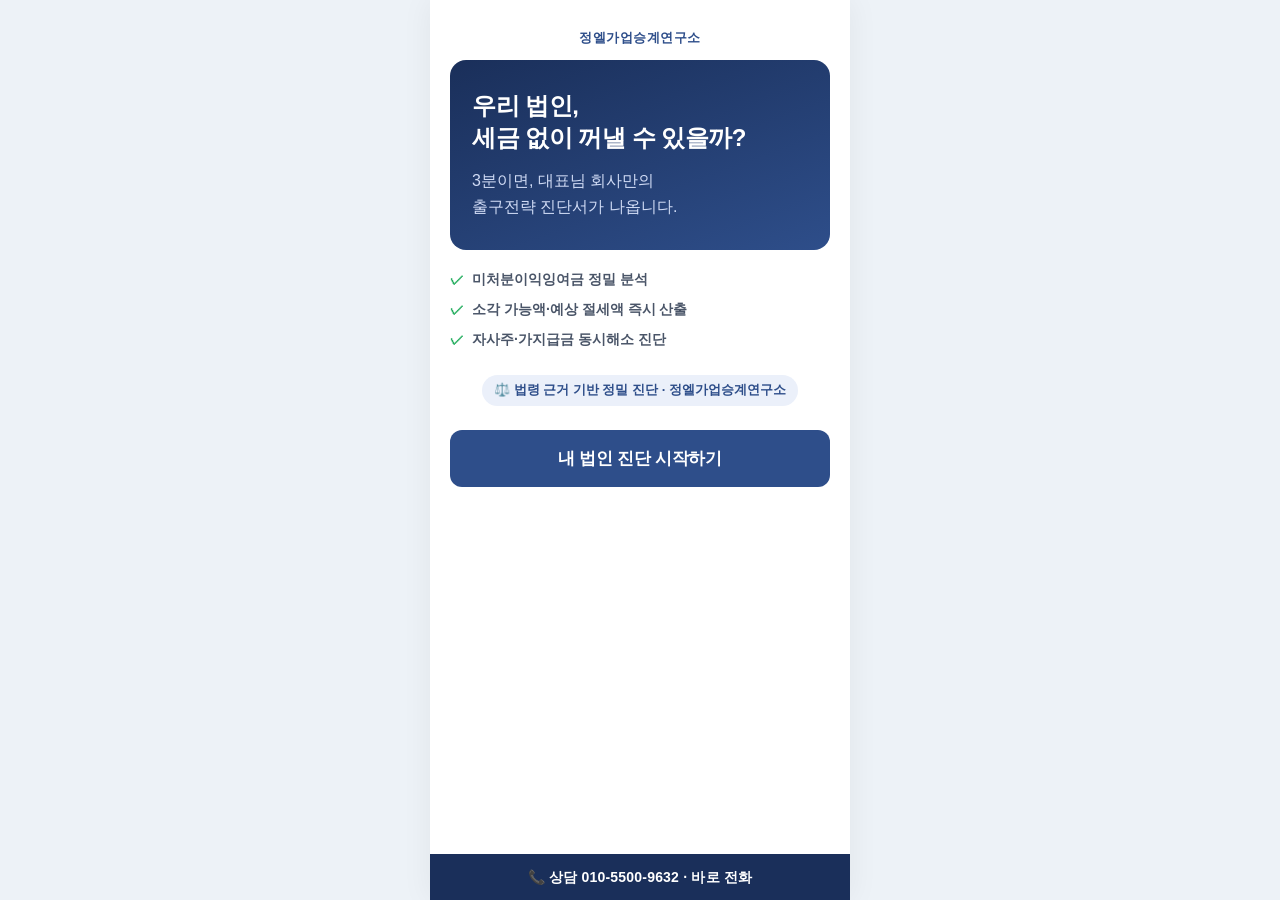
==== index.html @ 0c5bc823 "Add files via upload" ====
<!DOCTYPE html>
<html lang="ko">
<head>
<meta charset="UTF-8">
<meta name="viewport" content="width=device-width, initial-scale=1.0, maximum-scale=1.0, user-scalable=no">
<title>이익잉여금 출구전략 무료 정밀 진단 · 정엘가업승계연구소</title>
<style>
:root{
  --bg:#FFFFFF; --navy:#1A2F5A; --navy2:#2E4E8A; --navy3:#3B6CC4;
  --navy-l:#EBF0FA; --navy-l2:#D0DBF5;
  --gray:#2D3748; --gray2:#4A5568; --gray3:#718096;
  --bg2:#EDF2F7; --border:#CBD5E0;
  --red:#C0392B; --orange:#E67E22; --green:#27AE60;
}
*{margin:0;padding:0;box-sizing:border-box;-webkit-tap-highlight-color:transparent;}
html,body{background:var(--bg2);}
body{
  font-family:'Apple SD Gothic Neo','Malgun Gothic',-apple-system,BlinkMacSystemFont,sans-serif;
  color:var(--gray); line-height:1.6; font-size:16px;
}
#app{max-width:420px;margin:0 auto;min-height:100vh;background:var(--bg);
  position:relative;overflow:hidden;box-shadow:0 0 30px rgba(0,0,0,.06);}
.screen{display:none;padding:24px 20px 120px;animation:fade .35s ease;}
.screen.active{display:block;}
@keyframes fade{from{opacity:0;transform:translateY(8px);}to{opacity:1;transform:none;}}
/* 고정 상담바 */
.callbar{position:fixed;left:50%;transform:translateX(-50%);bottom:0;width:100%;max-width:420px;
  background:var(--navy);color:#fff;text-align:center;padding:12px;font-size:14px;font-weight:600;
  z-index:50;letter-spacing:.2px;}
.callbar a{color:#fff;text-decoration:none;}
/* 타이포 */
h1{font-size:24px;font-weight:800;color:var(--navy);line-height:1.35;letter-spacing:-.5px;}
h2{font-size:19px;font-weight:800;color:var(--navy);margin-bottom:10px;letter-spacing:-.3px;}
h3{font-size:16px;font-weight:700;color:var(--navy2);}
p{color:var(--gray2);}
.sub{color:var(--gray3);font-size:15px;}
.small{font-size:12px;color:var(--gray3);line-height:1.5;}
/* 카드 */
.card{background:#fff;border:1px solid var(--border);border-radius:12px;padding:18px;margin-bottom:14px;}
.card-l{background:var(--navy-l);border:1px solid var(--navy-l2);border-radius:12px;padding:18px;margin-bottom:14px;}
.card-warn{background:#FDEDEC;border:1.5px solid var(--red);border-radius:12px;padding:18px;margin-bottom:14px;}
/* 배지 */
.badge{display:inline-flex;align-items:center;gap:6px;font-size:13px;font-weight:700;
  padding:5px 12px;border-radius:20px;}
.badge-trust{background:var(--navy-l);color:var(--navy2);}
.grade{display:inline-flex;align-items:center;gap:7px;font-size:15px;font-weight:800;
  padding:7px 16px;border-radius:24px;color:#fff;margin:6px 0;}
/* 버튼 */
.btn{display:block;width:100%;border:none;border-radius:12px;padding:17px;font-size:17px;font-weight:800;
  cursor:pointer;font-family:inherit;letter-spacing:-.3px;transition:transform .08s;}
.btn:active{transform:scale(.98);}
.btn-primary{background:var(--navy2);color:#fff;}
.btn-cta{background:linear-gradient(135deg,var(--navy2),var(--navy3));color:#fff;
  box-shadow:0 6px 18px rgba(46,78,138,.35);}
.btn-ghost{background:#fff;color:var(--navy2);border:1.5px solid var(--navy2);}
.btn-call{background:var(--green);color:#fff;}
.btn:disabled{background:var(--border);color:#fff;cursor:not-allowed;box-shadow:none;}
/* 입력 */
.q-num{font-size:13px;font-weight:700;color:var(--navy3);letter-spacing:1px;}
.q-title{font-size:21px;font-weight:800;color:var(--navy);margin:6px 0 4px;line-height:1.35;letter-spacing:-.4px;}
.q-help{font-size:13.5px;color:var(--gray3);margin-bottom:18px;display:flex;gap:6px;align-items:flex-start;}
.q-help b{color:var(--orange);font-weight:700;}
.in-wrap{position:relative;margin-bottom:8px;}
input[type=number]{width:100%;font-size:24px;font-weight:700;color:var(--navy);text-align:right;
  padding:16px 56px 16px 16px;border:1.5px solid var(--border);border-radius:12px;font-family:inherit;
  outline:none;background:#fff;}
input[type=number]:focus{border-color:var(--navy3);}
input::-webkit-outer-spin-button,input::-webkit-inner-spin-button{-webkit-appearance:none;margin:0;}
.unit{position:absolute;right:18px;top:50%;transform:translateY(-50%);font-size:17px;font-weight:700;color:var(--gray3);}
.opts{display:flex;flex-direction:column;gap:10px;}
.opt{display:block;width:100%;text-align:left;background:#fff;border:1.5px solid var(--border);
  border-radius:12px;padding:16px 18px;font-size:16px;font-weight:600;color:var(--gray);
  cursor:pointer;font-family:inherit;transition:all .12s;}
.opt:active{transform:scale(.99);}
.opt.sel{border-color:var(--navy3);background:var(--navy-l);color:var(--navy);box-shadow:0 0 0 1px var(--navy3) inset;}
.opt small{display:block;font-size:12.5px;color:var(--gray3);font-weight:500;margin-top:2px;}
/* 진행바 */
.prog{height:5px;background:var(--bg2);border-radius:4px;overflow:hidden;margin-bottom:22px;}
.prog>div{height:100%;background:var(--navy3);transition:width .3s;}
.nav{display:flex;gap:10px;margin-top:22px;}
.nav .btn{flex:1;}
.back{background:none;border:none;color:var(--gray3);font-size:14px;font-weight:600;cursor:pointer;
  font-family:inherit;padding:8px 0;margin-bottom:4px;}
/* 결과 표 */
.row{display:flex;justify-content:space-between;align-items:center;padding:9px 0;border-bottom:1px solid var(--bg2);font-size:15px;}
.row:last-child{border-bottom:none;}
.row .k{color:var(--gray2);}
.row .v{font-weight:800;color:var(--navy);}
.bignum{font-size:34px;font-weight:900;color:var(--navy);letter-spacing:-1px;line-height:1.1;}
.cmp{display:flex;gap:10px;margin-top:10px;}
.cmp>div{flex:1;text-align:center;padding:14px 8px;border-radius:10px;}
.cmp .bad{background:#FDEDEC;}
.cmp .good{background:#EAF7EF;}
.cmp .lbl{font-size:12px;color:var(--gray3);font-weight:600;}
.cmp .amt{font-size:22px;font-weight:900;margin-top:3px;}
.cmp .bad .amt{color:var(--red);}
.cmp .good .amt{color:var(--green);}
.dl-num{font-size:40px;font-weight:900;color:var(--red);letter-spacing:-1px;}
.timeline{list-style:none;margin-top:8px;}
.timeline li{position:relative;padding:7px 0 7px 18px;font-size:13.5px;color:var(--gray2);border-bottom:1px dashed var(--bg2);}
.timeline li::before{content:'•';position:absolute;left:2px;color:var(--navy3);font-weight:900;}
.timeline li b{color:var(--gray);}
.risk{margin-bottom:14px;padding:13px 14px;background:#fff;border:1px solid var(--border);border-radius:10px;}
.risk .rh{font-weight:800;color:var(--navy);font-size:15px;margin-bottom:4px;}
.risk .rl{font-size:12px;color:var(--gray3);}
.disclaim{font-size:11px;color:var(--gray3);line-height:1.6;background:var(--bg2);padding:14px;border-radius:10px;margin-top:8px;}
/* 로딩 */
.load-wrap{padding-top:60px;text-align:center;}
.spin{width:54px;height:54px;border:4px solid var(--navy-l2);border-top-color:var(--navy3);
  border-radius:50%;animation:rot 1s linear infinite;margin:0 auto 28px;}
@keyframes rot{to{transform:rotate(360deg);}}
.load-step{font-size:16px;color:var(--gray3);padding:9px;opacity:.4;transition:.3s;font-weight:600;}
.load-step.on{opacity:1;color:var(--navy2);}
.load-step.done{opacity:.7;color:var(--green);}
.load-step.done::before{content:'✓ ';}
/* 폼 */
.field{margin-bottom:16px;}
.field label{display:block;font-size:14px;font-weight:700;color:var(--gray2);margin-bottom:7px;}
.field input,.field select{width:100%;font-size:16px;padding:14px;border:1.5px solid var(--border);
  border-radius:10px;font-family:inherit;outline:none;color:var(--gray);background:#fff;}
.field input:focus,.field select:focus{border-color:var(--navy3);}
.scarcity{font-size:13px;color:var(--orange);font-weight:700;text-align:center;margin:10px 0;}
.cta-line{font-size:13.5px;color:var(--navy2);font-weight:600;text-align:center;margin-bottom:12px;line-height:1.5;}
.trust-block{font-size:13.5px;color:var(--gray2);line-height:1.9;}
.trust-block b{color:var(--navy);}
.case{font-size:13.5px;color:var(--gray2);line-height:1.7;font-style:normal;
  background:var(--navy-l);border-left:3px solid var(--navy3);padding:13px 15px;border-radius:0 8px 8px 0;}
.center{text-align:center;}
.mt{margin-top:14px;} .mt2{margin-top:24px;}
.logo{font-size:13px;font-weight:800;color:var(--navy2);letter-spacing:.5px;}
.hero{background:linear-gradient(160deg,var(--navy),var(--navy2));color:#fff;border-radius:16px;
  padding:30px 22px;margin:10px 0 18px;}
.hero h1{color:#fff;} .hero p{color:#D0DBF5;}
.checkrow{display:flex;align-items:center;gap:8px;font-size:14px;color:var(--gray2);margin:8px 0;font-weight:600;}
.checkrow span{color:var(--green);font-weight:900;}
.done-ico{width:74px;height:74px;border-radius:50%;background:var(--green);color:#fff;font-size:40px;
  display:flex;align-items:center;justify-content:center;margin:30px auto 20px;}
</style>
</head>
<body>
<div id="app">

  <!-- ===== S0 랜딩 ===== -->
  <section class="screen active" id="s0">
    <div class="center"><span class="logo">정엘가업승계연구소</span></div>
    <div class="hero">
      <h1>우리 법인,<br>세금 없이 꺼낼 수 있을까?</h1>
      <p class="mt">3분이면, 대표님 회사만의<br>출구전략 진단서가 나옵니다.</p>
    </div>
    <div class="checkrow"><span>✓</span> 미처분이익잉여금 정밀 분석</div>
    <div class="checkrow"><span>✓</span> 소각 가능액·예상 절세액 즉시 산출</div>
    <div class="checkrow"><span>✓</span> 자사주·가지급금 동시해소 진단</div>
    <div class="center mt2"><span class="badge badge-trust">⚖️ 법령 근거 기반 정밀 진단 · 정엘가업승계연구소</span></div>
    <button class="btn btn-primary mt2" onclick="start()">내 법인 진단 시작하기</button>
  </section>

  <!-- ===== S1~S9 질문 (동적) ===== -->
  <section class="screen" id="sq">
    <button class="back" onclick="prev()">← 이전</button>
    <div class="prog"><div id="progbar" style="width:11%"></div></div>
    <div class="q-num" id="qnum">Q1 / 9</div>
    <div class="q-title" id="qtitle"></div>
    <div class="q-help" id="qhelp"></div>
    <div id="qbody"></div>
    <div class="nav" id="qnav"></div>
  </section>

  <!-- ===== S10 로딩 ===== -->
  <section class="screen" id="s10">
    <div class="load-wrap">
      <div class="spin"></div>
      <h2 style="text-align:center">정밀 진단 중입니다</h2>
      <p class="sub mt">블랙박스가 아닙니다. 한 줄 한 줄 계산합니다.</p>
      <div class="mt2" style="text-align:left;max-width:300px;margin:24px auto 0">
        <div class="load-step" id="ls0">이익잉여금·자본금 한도 분석 중</div>
        <div class="load-step" id="ls1">배우자 공제 여력 확인 중</div>
        <div class="load-step" id="ls2">최적 전략 매칭 중</div>
        <div class="load-step" id="ls3">누진세율 절세액 계산 중</div>
      </div>
    </div>
  </section>

  <!-- ===== S11 결과 ===== -->
  <section class="screen" id="s11"></section>

  <!-- ===== S12 상담폼 ===== -->
  <section class="screen" id="s12">
    <button class="back" onclick="show('s11')">← 진단서로</button>
    <h2>맞춤 절세 설계 신청</h2>
    <p class="sub">아래 정보만 남기시면, 방금 만든 진단서가 그대로 소장님께 전달됩니다.</p>
    <div class="card mt">
      <div class="field"><label>대표님 성함</label><input id="f-name" type="text" placeholder="홍길동"></div>
      <div class="field"><label>연락처</label><input id="f-phone" type="tel" placeholder="010-0000-0000"></div>
      <div class="field"><label>회사명 (선택)</label><input id="f-company" type="text" placeholder="(주)○○"></div>
      <div class="field"><label>희망 상담 시간</label>
        <select id="f-time">
          <option value="가능한 빨리">가능한 빨리</option>
          <option value="오전(9-12시)">오전 (9–12시)</option>
          <option value="오후(13-18시)">오후 (13–18시)</option>
          <option value="저녁(18시 이후)">저녁 (18시 이후)</option>
        </select>
      </div>
    </div>
    <button class="btn btn-cta" id="submitBtn" onclick="submitForm()">진단서 전송하고 상담받기</button>
    <a class="btn btn-call mt" href="tel:01055009632" style="text-decoration:none;text-align:center">📞 지금 바로 전화 (010-5500-9632)</a>
    <p class="small mt" style="text-align:center">입력 정보는 상담 목적으로만 사용되며 제3자에 제공되지 않습니다.</p>
  </section>

  <!-- ===== S13 완료 ===== -->
  <section class="screen" id="s13">
    <div class="done-ico">✓</div>
    <h2 style="text-align:center">진단 데이터가 전달되었습니다</h2>
    <p class="sub center mt">대표님 진단 데이터가 소장님께 전달되었습니다.<br>24시간 내 직접 연락드립니다.</p>
    <div class="card-l mt2 center">
      <div class="logo">정엘가업승계연구소 · 소장 정선</div>
      <p class="small mt">먼저 연락드리기 전에 통화를 원하시면</p>
      <a class="btn btn-call mt" href="tel:01055009632" style="text-decoration:none;text-align:center">📞 010-5500-9632 즉시 연결</a>
    </div>
    <p class="small center mt2" id="sendnote"></p>
  </section>

  <div class="callbar">📞 상담 010-5500-9632 · <a href="tel:01055009632">바로 전화</a></div>
</div>

<script>
"use strict";
/* ============ 상태 ============ */
var S = {retained:null,capital:null,gajigeumgeum:null,shareRatio:null,
  spouse:null,giftHistory:null,treasury:null,industry:null,timeline:null};
var R = {}; // 계산결과
var qi = 0;

/* ============ 유틸 ============ */
function $(id){return document.getElementById(id);}
function show(id){
  var els=document.querySelectorAll('.screen');
  for(var i=0;i<els.length;i++)els[i].classList.remove('active');
  $(id).classList.add('active');
  $('app').scrollTop=0; window.scrollTo(0,0);
}
function r1(n){return Math.round(n*10)/10;}     // 소수1자리
function r0(n){return Math.round(n);}            // 정수
function fmt(n){return (Math.round(n*10)/10).toLocaleString('ko-KR');}

/* ============ §4-2 배당세금(억) — 2026 누진 ============ */
function dividendTax(eok){
  if(eok<=0) return 0;
  var p=eok*10000; // 만원
  var b=[[1400,.06,0],[5000,.15,126],[8800,.24,576],[15000,.35,1544],
         [30000,.38,1994],[50000,.40,2594],[100000,.42,3594],[Infinity,.45,6594]];
  for(var i=0;i<b.length;i++){
    if(p<=b[i][0]) return (p*b[i][1]-b[i][2])*1.1/10000; // 지방세10% 포함, 억
  }
}

/* ============ 질문 정의 ============ */
var industries=['건설','제조','도소매','서비스','부동산임대','기타'];
var QS=[
 {key:'retained',type:'num',unit:'억',title:'미처분이익잉여금이 얼마나 쌓여 있나요?',
  help:'이 금액이 클수록, 잘못 꺼내면 세금도 커집니다.'},
 {key:'capital',type:'num',unit:'억',title:'자본금은 얼마인가요?',
  help:'자본금이 소각 한도를 좌우합니다. 가장 중요한 숫자입니다.'},
 {key:'gajigeumgeum',type:'num',unit:'억',title:'가지급금이 있나요? (없으면 0)',
  help:'가지급금은 방치하면 인정이자(연 4.6%)가 계속 쌓입니다. (법인세법 시행령 §43②)'},
 {key:'shareRatio',type:'num',unit:'%',title:'대표님 본인 지분율은?',
  help:'본인 실현가능액과 균등소각 판단의 기준이 됩니다.'},
 {key:'spouse',type:'opt',title:'배우자가 계신가요?',
  help:'배우자 공제(6억)를 활용한 간접소각이 가능한지 판단합니다.',
  opts:[['예','배우자 있음'],['아니오','배우자 없음']]},
 {key:'giftHistory',type:'opt',title:'최근 10년 내 배우자에게 증여한 이력이 있나요?',
  help:'증여공제 6억 한도의 잔여 여력을 확인합니다.',
  opts:[['없음','전혀 없음'],['일부','일부 사용함'],['전부','6억 한도 모두 사용'],['해당없음','배우자 없음 등 해당 없음']]},
 {key:'treasury',type:'opt',title:'법인이 보유한 자사주가 있나요?',
  help:'자사주는 2026.3.6. 상법 개정으로 1년 내 의무 소각 대상입니다.',
  opts:[['예','보유하고 있음'],['아니오','없음'],['모름','잘 모르겠음']]},
 {key:'industry',type:'opt',title:'업종이 어떻게 되나요?',
  help:'건설업 등은 면허 요건상 자본금 유지가 중요합니다.',
  opts:[['건설','건설업'],['제조','제조업'],['도소매','도·소매업'],['서비스','서비스업'],['부동산임대','부동산임대업'],['기타','기타']]},
 {key:'timeline',type:'opt',title:'은퇴·승계는 언제쯤 계획하시나요?',
  help:'시점이 가까울수록 골든타임이 짧습니다.',
  opts:[['1-3년','1~3년 내'],['3-5년','3~5년 내'],['5년+','5년 이상'],['미정','아직 미정']]}
];

/* ============ 진행 ============ */
function start(){qi=0;renderQ();show('sq');}
function renderQ(){
  var q=QS[qi];
  $('progbar').style.width=Math.round((qi+1)/9*100)+'%';
  $('qnum').textContent='Q'+(qi+1)+' / 9';
  $('qtitle').textContent=q.title;
  $('qhelp').innerHTML='<b>?</b><span>'+q.help+'</span>';
  var body='',nav='';
  if(q.type==='num'){
    var val=S[q.key]; val=(val===null||val===undefined)?'':val;
    body='<div class="in-wrap"><input type="number" id="numin" inputmode="decimal" '+
         'value="'+val+'" placeholder="0" oninput="onNum()"><span class="unit">'+q.unit+'</span></div>';
    nav='<button class="btn btn-primary" id="nextBtn" onclick="next()" '+(val===''?'disabled':'')+'>다음 →</button>';
  } else {
    body='<div class="opts">';
    for(var i=0;i<q.opts.length;i++){
      var o=q.opts[i], sel=(S[q.key]===o[0])?' sel':'';
      body+='<button class="opt'+sel+'" onclick="pick(\''+q.key+'\',\''+o[0]+'\')">'+o[0]+
            '<small>'+o[1]+'</small></button>';
    }
    body+='</div>';
    nav='';
  }
  $('qbody').innerHTML=body;
  $('qnav').innerHTML=nav;
  $('app').scrollTop=0;window.scrollTo(0,0);
  if(q.type==='num'){var el=$('numin'); setTimeout(function(){el.focus();},120);}
}
function onNum(){
  var v=$('numin').value;
  S[QS[qi].key]= v===''?null:parseFloat(v);
  $('nextBtn').disabled=(v==='');
}
function pick(key,val){
  S[key]=val; renderQ();
  setTimeout(next,180);
}
function next(){
  if(qi<8){qi++;renderQ();}
  else{runLoading();}
}
function prev(){
  if(qi===0){show('s0');}
  else{qi--;renderQ();}
}

/* ============ 로딩 → 계산 ============ */
function runLoading(){
  show('s10');
  var ids=['ls0','ls1','ls2','ls3'];
  for(var i=0;i<4;i++){$(ids[i]).className='load-step';}
  var step=0;
  $(ids[0]).className='load-step on';
  var t=setInterval(function(){
    $(ids[step]).className='load-step done';
    step++;
    if(step<4){$(ids[step]).className='load-step on';}
    else{clearInterval(t); compute(); renderResult(); show('s11');}
  },650);
}

/* ============ §3 판정 + §4 계산 ============ */
function compute(){
  var s=S;
  // 자본금 0/미입력 처리
  R.capitalWarn = (!s.capital || s.capital<=0);
  var capForCalc = R.capitalWarn ? s.retained : s.capital;

  // §4-1 한도
  R.limit = Math.min(s.retained, capForCalc);
  R.ownReal = R.limit * (s.shareRatio/100);

  // §4-2,3 세금/절세
  R.divTax = dividendTax(R.ownReal);
  R.saving = R.divTax; // 소각 시 0원

  // §3 전략
  R.canIndirect = (s.spouse==='예') && (s.giftHistory==='없음' || s.giftHistory==='일부');
  if(R.canIndirect){ R.code='A'; R.strategy='간접소각'; R.law='상증세법 §53(배우자 증여공제 6억) + 이월과세 회피 설계'; }
  else {
    R.code='B'; R.strategy='신이익소각'; R.law='상법 §343 (자본금 불변 — 면허·자본요건 유지)';
  }
  R.capitalMaintain = (s.industry==='건설'||s.industry==='부동산임대');

  // §4-4 가지급금 동시해소
  if(s.gajigeumgeum>0){
    R.gjRepay=Math.min(R.ownReal, s.gajigeumgeum);
    R.gjPersonal=R.ownReal-R.gjRepay;
  }
  // §4-5 소각 후 재무
  R.afterRetained = s.retained - R.ownReal;

  // 골든타임 점수
  var sc=0;
  if(s.treasury==='예')sc+=3;
  if(s.timeline==='1-3년')sc+=2; else if(s.timeline==='3-5년')sc+=1;
  if(s.gajigeumgeum>0)sc+=1;
  if(s.retained>=50)sc+=1;
  R.score=sc;
  if(sc>=3){R.grade='긴급';R.gico='🔴';R.gcol='var(--red)';}
  else if(sc>=1){R.grade='주의';R.gico='🟡';R.gcol='var(--orange)';}
  else{R.grade='준비';R.gico='🟢';R.gcol='var(--green)';}

  // 자사주 데드라인
  R.dday=Math.ceil((new Date('2027-09-05')-new Date())/86400000);
}

/* ============ §A 개인화 진단문 (6+ 분기) ============ */
function personalText(){
  var s=S, ind=s.industry+'업'.replace('업업','업');
  ind=s.industry; if(ind!=='부동산임대'&&ind!=='도소매'&&ind!=='서비스')ind=s.industry;
  var indName = (s.industry==='기타')?'법인':(s.industry+'업').replace('업업','업');
  if(s.industry==='건설')indName='종합건설업';
  if(s.industry==='제조')indName='제조업';
  if(s.industry==='도소매')indName='도·소매업';
  if(s.industry==='서비스')indName='서비스업';
  if(s.industry==='부동산임대')indName='부동산임대업';
  if(s.industry==='기타')indName='법인';

  var t='대표님은 '+indName+'을 운영하시며, 법인에 약 <b>'+fmt(s.retained)+'억 원</b>의 이익잉여금이 쌓여 있습니다. ';
  var hard=[];
  if(!R.canIndirect){
    if(s.spouse!=='예') hard.push('배우자 공제를 쓸 수 없는 상황이라 일반적인 증여 방식은 막혀 있고');
    else if(s.giftHistory==='전부') hard.push('배우자 증여공제 6억을 이미 모두 사용해 추가 공제 여력이 없고');
  }
  if(s.gajigeumgeum>0) hard.push('가지급금 '+fmt(s.gajigeumgeum)+'억 원까지 얽혀 있어');
  if(s.treasury==='예') hard.push('자사주 의무소각 데드라인까지 맞물려 있어');
  else if(s.treasury==='모름') hard.push('자사주 보유 여부부터 정리가 필요해');

  if(hard.length>0){
    t+= hard.join(', ')+' 일반적인 케이스보다 설계 난이도가 높습니다. 그래서 더더욱 <b>순서와 구조</b>가 중요합니다.';
  } else if(R.canIndirect){
    t+= '다행히 배우자 공제 여력이 남아 있어 간접소각으로 풀어갈 길이 열려 있습니다. 다만 증여 후 <b>1년</b>이라는 시간 요건이 있어, 늦을수록 선택지가 줄어듭니다.';
  } else {
    t+= '구조는 비교적 단순하지만, 절세 한도와 타이밍을 잘못 잡으면 같은 금액에도 세금이 크게 달라집니다. <b>순서가 곧 절세액</b>입니다.';
  }
  return t;
}

/* ============ 결과 렌더 ============ */
function renderResult(){
  var s=S;
  var indHead = s.industry==='기타' ? '법인' :
    ({'건설':'종합건설업','제조':'제조업','도소매':'도·소매업','서비스':'서비스업','부동산임대':'부동산임대업'}[s.industry]);
  var h='';

  /* [1] 개인화 헤더 */
  h+='<div class="center" style="margin-bottom:6px"><span class="logo">정엘가업승계연구소 정밀 진단서</span></div>';
  h+='<h1>'+indHead+' 대표님을 위한<br>출구전략 진단서</h1>';
  h+='<div class="grade" style="background:'+R.gcol+'">'+R.gico+' 골든타임 '+R.grade+' (점수 '+R.score+')</div>';
  h+='<div class="card-l"><p style="color:var(--gray)">'+personalText()+'</p></div>';

  if(R.capitalWarn){
    h+='<div class="card-warn"><h3 style="color:var(--red)">⚠️ 자본금 확인 필요</h3>'+
       '<p class="small" style="color:var(--gray2)">자본금이 0 또는 미입력 상태라, 이익잉여금 기준으로 <b>잠정 계산</b>했습니다. 정확한 소각 한도는 자본금 확인 후 확정됩니다.</p></div>';
  }

  /* [2] 추천 전략 + 절세 */
  h+='<div class="card"><div class="badge badge-trust">추천 전략 '+R.code+'</div>'+
     '<h2 class="mt" style="margin-top:8px">'+R.strategy+'</h2>'+
     '<p class="small">'+R.law+'</p>'+
     '<div class="mt2 center"><div class="bignum">최대 약 '+fmt(R.saving)+'억 원</div>'+
     '<p class="small mt">예상 절세액 (배당 대신 출구전략 적용 시)</p></div>'+
     '<div class="cmp"><div class="bad"><div class="lbl">그냥 배당하면</div><div class="amt">'+fmt(R.divTax)+'억</div></div>'+
     '<div class="good"><div class="lbl">출구전략 적용</div><div class="amt">0원</div></div></div>'+
     '<p class="small mt">※ 소각 가능액을 단일 연도 1회 배당했다고 가정한 종합소득세 누진세율 기준 추정치입니다.</p></div>';

  /* [3] 산정 근거 */
  var capShow = R.capitalWarn ? (fmt(s.capital||0)+'억 (미확정)') : (fmt(s.capital)+'억');
  h+='<div class="card"><h2>소각 가능액 산정 근거</h2>'+
     '<div class="row"><span class="k">미처분이익잉여금</span><span class="v">'+fmt(s.retained)+'억</span></div>'+
     '<div class="row"><span class="k">자본금</span><span class="v">'+capShow+'</span></div>'+
     '<div class="row"><span class="k">→ 소각 한도 = MIN(둘 중 작은 값)</span><span class="v">'+fmt(R.limit)+'억</span></div>'+
     '<div class="row"><span class="k">대표님 지분율</span><span class="v">'+fmt(s.shareRatio)+'%</span></div>'+
     '<div class="row"><span class="k">→ 본인 실현가능액</span><span class="v" style="color:var(--navy3)">'+fmt(R.ownReal)+'억</span></div></div>';

  /* [4] 닫히는 문 */
  if(s.treasury==='예'){
    h+='<div class="card-warn"><h3 style="color:var(--red)">⚠️ 자사주 강제 소각까지</h3>'+
       '<div class="dl-num">D-'+R.dday+'</div>'+
       '<p class="small mt" style="color:var(--gray2)">개정 상법 제341조의4 제1항(2026.3.6. 시행) 및 부칙 제2조 제1항에 따라, 기존 보유 자사주는 <b>2027년 9월 5일</b>까지 의무 소각해야 합니다. 그 전에 설계하지 않으면 선택권이 사라집니다.</p></div>';
  }
  h+='<div class="card"><h2>절세 카드는 매년 사라지고 있습니다</h2>'+
     '<ul class="timeline">'+
     '<li>임원 퇴직금 <b>3배수 → 2배수 축소</b> (2020.1.1., 소득세법 §22③)</li>'+
     '<li>자사주 양도세 <b>10% → 3억 초과 25%</b> (2019.1.1., 소득세법 §104①11)</li>'+
     '<li>인적분할 자사주 마법 <b>전면 금지</b> (2024.12.31. 상장 / 2026.3.6. 전체)</li>'+
     '</ul><p class="small mt">신이익소각·신자본환원도 언제 막힐지 모릅니다. <b style="color:var(--navy2)">지금이 골든타임입니다.</b></p></div>';

  /* [5] 혼자 하면 위험한 3가지 */
  h+='<div class="card"><h2>혼자 하면 위험한 3가지</h2>'+
     '<div class="risk"><div class="rh">① 균등소각을 안 지키면 → 증여세 폭탄</div>'+
     '<p class="rl">모든 주주가 지분비율대로 소각에 참여하지 않으면, 상증세법 제39조의2에 따라 잔여주주에게 증여세가 부과됩니다.</p></div>'+
     '<div class="risk"><div class="rh">② 증여 후 1년을 못 채우면 → 절세 전부 무효</div>'+
     '<p class="rl">배우자 증여 후 1년 내 소각하면 이월과세로 원취득가가 환원돼 세금이 그대로 발생합니다. 타이밍 한 번 틀리면 끝입니다.</p></div>'+
     '<div class="risk"><div class="rh">③ 순서를 틀리면 → 가지급금·자사주가 서로 발목</div>'+
     '<p class="rl">어떤 걸 먼저 정리하느냐에 따라 결과가 완전히 달라집니다.</p></div></div>';

  /* [6] 가지급금 동시해소 */
  if(s.gajigeumgeum>0){
    h+='<div class="card-l"><h2>가지급금 동시해소 시뮬레이션</h2>'+
       '<p style="color:var(--gray)">소각대가 <b>'+fmt(R.ownReal)+'억</b>으로 가지급금 <b>'+fmt(R.gjRepay)+'억</b>을 해소하고, '+
       '나머지 <b>'+fmt(R.gjPersonal)+'억</b>을 세금 없이 개인화할 수 있습니다.</p>'+
       '<div class="row mt"><span class="k">가지급금 해소</span><span class="v">'+fmt(R.gjRepay)+'억</span></div>'+
       '<div class="row"><span class="k">개인 인출 (세금 0원)</span><span class="v">'+fmt(R.gjPersonal)+'억</span></div></div>';
  }

  /* [7] 소각 후 재무 */
  h+='<div class="card"><h2>소각 후 재무 변화</h2>'+
     '<div class="row"><span class="k">이익잉여금</span><span class="v">'+fmt(s.retained)+'억 → '+fmt(R.afterRetained)+'억</span></div>'+
     '<div class="row"><span class="k">자본금</span><span class="v">'+fmt(s.capital||0)+'억 (불변)</span></div>'+
     '<p class="small mt">자본금이 그대로 유지되어 면허·자본요건에 영향이 없습니다.</p></div>';

  /* [8] 사례 + 신뢰 */
  h+='<div class="card"><h2>실제 설계 사례</h2>'+
     '<div class="case">종합건설업 대표님은 배우자 공제가 불가했지만, 신자본환원으로 20억을 세금 없이 인출하고 가지급금까지 동시에 해소했습니다. 자본금은 그대로 유지되어 건설업 면허도 문제없었습니다.</div>'+
     '<div class="trust-block mt2">'+
     '<b>정엘가업승계연구소</b><br>'+
     '• 비상장 중소기업 가업승계·출구전략 전문<br>'+
     '• 법령 근거 기반 설계 (조문·시행일까지 검증)<br>'+
     '• 이익잉여금·가지급금·자사주·차명주식 통합 솔루션</div></div>';

  /* [9] CTA */
  h+='<div class="card-l center">'+
     '<p class="cta-line">이 진단서가 그대로 소장님께 전달됩니다.<br>추가 설명 없이 바로 맞춤 상담이 시작됩니다.</p>'+
     '<button class="btn btn-cta" onclick="show(\'s12\')">내 법인 맞춤 절세 설계 받기</button>'+
     '<a class="btn btn-call mt" href="tel:01055009632" style="text-decoration:none;text-align:center">📞 지금 바로 전화 상담</a>'+
     '<p class="scarcity">이번 달 무료 정밀 진단은 선착순으로 운영됩니다.</p></div>';

  /* 면책 */
  h+='<div class="disclaim">본 진단은 일반 참고 정보이며 법적·세무 자문이 아닙니다. 절세액은 \'소각 가능액(자본금·배당가능이익 한도)을 단일 연도 1회 배당했다고 가정\'한 종합소득세 누진세율 기준 추정치이며, 주주 구성·배당 시기·정관·개별 세무 상황에 따라 달라집니다. 정확한 설계는 전문가 상담을 통해 확정하시기 바랍니다.</div>';

  $('s11').innerHTML=h;
}

/* ============ §10 텔레그램 전송 ============ */
var TG_TOKEN='[REDACTED]';
var TG_CHAT='8842851328';
function nowKST(){
  var d=new Date(new Date().toLocaleString('en-US',{timeZone:'Asia/Seoul'}));
  function p(n){return (n<10?'0':'')+n;}
  return d.getFullYear()+'-'+p(d.getMonth()+1)+'-'+p(d.getDate())+' '+p(d.getHours())+':'+p(d.getMinutes());
}
function buildTGMessage(name,phone,company,wtime){
  var s=S;
  var urgent = (s.treasury==='예') ? '\n⚠️ 자사주 D-'+R.dday+' 임박 — 우선 연락 권장' : '';
  var m=
  '📋 *새 상담 신청 — 정엘가업승계연구소*\n'+
  '🕐 '+nowKST()+' (KST)\n'+
  '👤 '+name+' / '+phone+' / '+(company||'-')+' / 희망: '+wtime+'\n'+
  '\n'+
  '📊 추천전략: '+R.code+' '+R.strategy+'\n'+
  '   법령: '+R.law+'\n'+
  '   골든타임: '+R.gico+' '+R.grade+' (점수 '+R.score+')\n'+
  '   소각가능액(한도): '+fmt(R.limit)+'억\n'+
  '   본인 실현가능액: '+fmt(R.ownReal)+'억\n'+
  '   예상 절세액: '+fmt(R.saving)+'억\n'+
  '\n'+
  '📝 잉여금 '+fmt(s.retained)+'억 / 자본금 '+fmt(s.capital||0)+'억 / 가지급금 '+fmt(s.gajigeumgeum)+'억\n'+
  '   지분율 '+fmt(s.shareRatio)+'% / 배우자 '+s.spouse+' / 증여이력 '+s.giftHistory+'\n'+
  '   자사주 '+s.treasury+' / 업종 '+s.industry+' / 은퇴시점 '+s.timeline+'\n'+
  '\n'+
  '🧮 소각가능액=MIN(잉여금,자본금)='+fmt(R.limit)+'억 / 배당세금(누진)='+fmt(R.divTax)+'억'+urgent;
  return m;
}
function submitForm(){
  var name=$('f-name').value.trim();
  var phone=$('f-phone').value.trim();
  if(!name){alert('성함을 입력해 주세요.');$('f-name').focus();return;}
  if(!phone){alert('연락처를 입력해 주세요.');$('f-phone').focus();return;}
  var company=$('f-company').value.trim();
  var wtime=$('f-time').value;
  var btn=$('submitBtn'); btn.disabled=true; btn.textContent='전송 중...';

  var msg=buildTGMessage(name,phone,company,wtime);
  var url='https://api.telegram.org/bot'+TG_TOKEN+'/sendMessage';
  var body='chat_id='+encodeURIComponent(TG_CHAT)+
           '&parse_mode=Markdown&text='+encodeURIComponent(msg);
  fetch(url,{method:'POST',headers:{'Content-Type':'application/x-www-form-urlencoded'},body:body})
   .then(function(res){return res.json();})
   .then(function(d){
     if(d&&d.ok){ $('sendnote').textContent='✓ 정상 접수되었습니다.'; show('s13'); }
     else{ tgFail(); }
   })
   .catch(function(){ tgFail(); })
   .finally(function(){ btn.disabled=false; btn.textContent='진단서 전송하고 상담받기'; });
}
function tgFail(){
  $('sendnote').innerHTML='전송이 지연되고 있습니다. 더 빠른 상담을 원하시면 <b>010-5500-9632</b>로 바로 전화 주세요.';
  show('s13');
}
</script>
</body>
</html>
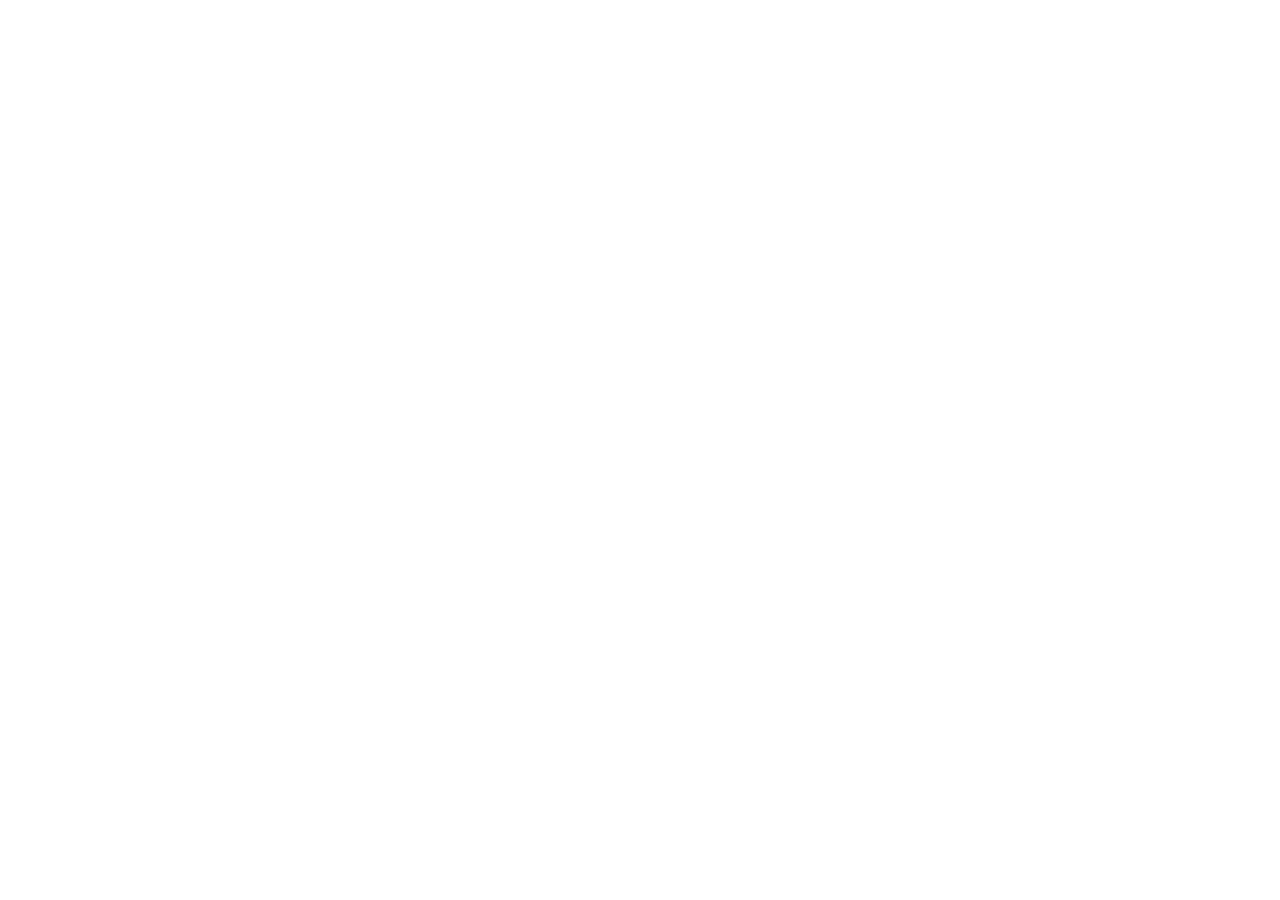
==== commit f87f41a7: "tax.jeongel.com 첫 화면을 새 진단 페이지로 넘김" ====
--- a/index.html
+++ b/index.html
@@ -1,578 +1,29 @@
-<!DOCTYPE html>
+<!doctype html>
 <html lang="ko">
 <head>
-<meta charset="UTF-8">
-<meta name="viewport" content="width=device-width, initial-scale=1.0, maximum-scale=1.0, user-scalable=no">
-<title>이익잉여금 출구전략 무료 정밀 진단 · 정엘가업승계연구소</title>
+<meta charset="utf-8">
+<meta name="viewport" content="width=device-width,initial-scale=1">
+<meta name="robots" content="noindex">
+<title>이익잉여금 출구전략 무료 진단 · 정엘기업연구소</title>
+<link rel="canonical" href="https://connect.jeongellab.com/surplus">
+<meta http-equiv="refresh" content="0; url=https://connect.jeongellab.com/surplus?src=tax-jeongel">
+<script>
+  // 이 주소는 새 진단 페이지로 옮겨졌다. 들어올 때 붙어 있던 utm 등은 그대로 넘겨 출처가 남게 한다.
+  var extra = window.location.search ? '&' + window.location.search.slice(1) : '';
+  window.location.replace('https://connect.jeongellab.com/surplus?src=tax-jeongel' + extra);
+</script>
 <style>
-:root{
-  --bg:#FFFFFF; --navy:#1A2F5A; --navy2:#2E4E8A; --navy3:#3B6CC4;
-  --navy-l:#EBF0FA; --navy-l2:#D0DBF5;
-  --gray:#2D3748; --gray2:#4A5568; --gray3:#718096;
-  --bg2:#EDF2F7; --border:#CBD5E0;
-  --red:#C0392B; --orange:#E67E22; --green:#27AE60;
-}
-*{margin:0;padding:0;box-sizing:border-box;-webkit-tap-highlight-color:transparent;}
-html,body{background:var(--bg2);}
-body{
-  font-family:'Apple SD Gothic Neo','Malgun Gothic',-apple-system,BlinkMacSystemFont,sans-serif;
-  color:var(--gray); line-height:1.6; font-size:16px;
-}
-#app{max-width:420px;margin:0 auto;min-height:100vh;background:var(--bg);
-  position:relative;overflow:hidden;box-shadow:0 0 30px rgba(0,0,0,.06);}
-.screen{display:none;padding:24px 20px 120px;animation:fade .35s ease;}
-.screen.active{display:block;}
-@keyframes fade{from{opacity:0;transform:translateY(8px);}to{opacity:1;transform:none;}}
-/* 고정 상담바 */
-.callbar{position:fixed;left:50%;transform:translateX(-50%);bottom:0;width:100%;max-width:420px;
-  background:var(--navy);color:#fff;text-align:center;padding:12px;font-size:14px;font-weight:600;
-  z-index:50;letter-spacing:.2px;}
-.callbar a{color:#fff;text-decoration:none;}
-/* 타이포 */
-h1{font-size:24px;font-weight:800;color:var(--navy);line-height:1.35;letter-spacing:-.5px;}
-h2{font-size:19px;font-weight:800;color:var(--navy);margin-bottom:10px;letter-spacing:-.3px;}
-h3{font-size:16px;font-weight:700;color:var(--navy2);}
-p{color:var(--gray2);}
-.sub{color:var(--gray3);font-size:15px;}
-.small{font-size:12px;color:var(--gray3);line-height:1.5;}
-/* 카드 */
-.card{background:#fff;border:1px solid var(--border);border-radius:12px;padding:18px;margin-bottom:14px;}
-.card-l{background:var(--navy-l);border:1px solid var(--navy-l2);border-radius:12px;padding:18px;margin-bottom:14px;}
-.card-warn{background:#FDEDEC;border:1.5px solid var(--red);border-radius:12px;padding:18px;margin-bottom:14px;}
-/* 배지 */
-.badge{display:inline-flex;align-items:center;gap:6px;font-size:13px;font-weight:700;
-  padding:5px 12px;border-radius:20px;}
-.badge-trust{background:var(--navy-l);color:var(--navy2);}
-.grade{display:inline-flex;align-items:center;gap:7px;font-size:15px;font-weight:800;
-  padding:7px 16px;border-radius:24px;color:#fff;margin:6px 0;}
-/* 버튼 */
-.btn{display:block;width:100%;border:none;border-radius:12px;padding:17px;font-size:17px;font-weight:800;
-  cursor:pointer;font-family:inherit;letter-spacing:-.3px;transition:transform .08s;}
-.btn:active{transform:scale(.98);}
-.btn-primary{background:var(--navy2);color:#fff;}
-.btn-cta{background:linear-gradient(135deg,var(--navy2),var(--navy3));color:#fff;
-  box-shadow:0 6px 18px rgba(46,78,138,.35);}
-.btn-ghost{background:#fff;color:var(--navy2);border:1.5px solid var(--navy2);}
-.btn-call{background:var(--green);color:#fff;}
-.btn:disabled{background:var(--border);color:#fff;cursor:not-allowed;box-shadow:none;}
-/* 입력 */
-.q-num{font-size:13px;font-weight:700;color:var(--navy3);letter-spacing:1px;}
-.q-title{font-size:21px;font-weight:800;color:var(--navy);margin:6px 0 4px;line-height:1.35;letter-spacing:-.4px;}
-.q-help{font-size:13.5px;color:var(--gray3);margin-bottom:18px;display:flex;gap:6px;align-items:flex-start;}
-.q-help b{color:var(--orange);font-weight:700;}
-.in-wrap{position:relative;margin-bottom:8px;}
-input[type=number]{width:100%;font-size:24px;font-weight:700;color:var(--navy);text-align:right;
-  padding:16px 56px 16px 16px;border:1.5px solid var(--border);border-radius:12px;font-family:inherit;
-  outline:none;background:#fff;}
-input[type=number]:focus{border-color:var(--navy3);}
-input::-webkit-outer-spin-button,input::-webkit-inner-spin-button{-webkit-appearance:none;margin:0;}
-.unit{position:absolute;right:18px;top:50%;transform:translateY(-50%);font-size:17px;font-weight:700;color:var(--gray3);}
-.opts{display:flex;flex-direction:column;gap:10px;}
-.opt{display:block;width:100%;text-align:left;background:#fff;border:1.5px solid var(--border);
-  border-radius:12px;padding:16px 18px;font-size:16px;font-weight:600;color:var(--gray);
-  cursor:pointer;font-family:inherit;transition:all .12s;}
-.opt:active{transform:scale(.99);}
-.opt.sel{border-color:var(--navy3);background:var(--navy-l);color:var(--navy);box-shadow:0 0 0 1px var(--navy3) inset;}
-.opt small{display:block;font-size:12.5px;color:var(--gray3);font-weight:500;margin-top:2px;}
-/* 진행바 */
-.prog{height:5px;background:var(--bg2);border-radius:4px;overflow:hidden;margin-bottom:22px;}
-.prog>div{height:100%;background:var(--navy3);transition:width .3s;}
-.nav{display:flex;gap:10px;margin-top:22px;}
-.nav .btn{flex:1;}
-.back{background:none;border:none;color:var(--gray3);font-size:14px;font-weight:600;cursor:pointer;
-  font-family:inherit;padding:8px 0;margin-bottom:4px;}
-/* 결과 표 */
-.row{display:flex;justify-content:space-between;align-items:center;padding:9px 0;border-bottom:1px solid var(--bg2);font-size:15px;}
-.row:last-child{border-bottom:none;}
-.row .k{color:var(--gray2);}
-.row .v{font-weight:800;color:var(--navy);}
-.bignum{font-size:34px;font-weight:900;color:var(--navy);letter-spacing:-1px;line-height:1.1;}
-.cmp{display:flex;gap:10px;margin-top:10px;}
-.cmp>div{flex:1;text-align:center;padding:14px 8px;border-radius:10px;}
-.cmp .bad{background:#FDEDEC;}
-.cmp .good{background:#EAF7EF;}
-.cmp .lbl{font-size:12px;color:var(--gray3);font-weight:600;}
-.cmp .amt{font-size:22px;font-weight:900;margin-top:3px;}
-.cmp .bad .amt{color:var(--red);}
-.cmp .good .amt{color:var(--green);}
-.dl-num{font-size:40px;font-weight:900;color:var(--red);letter-spacing:-1px;}
-.timeline{list-style:none;margin-top:8px;}
-.timeline li{position:relative;padding:7px 0 7px 18px;font-size:13.5px;color:var(--gray2);border-bottom:1px dashed var(--bg2);}
-.timeline li::before{content:'•';position:absolute;left:2px;color:var(--navy3);font-weight:900;}
-.timeline li b{color:var(--gray);}
-.risk{margin-bottom:14px;padding:13px 14px;background:#fff;border:1px solid var(--border);border-radius:10px;}
-.risk .rh{font-weight:800;color:var(--navy);font-size:15px;margin-bottom:4px;}
-.risk .rl{font-size:12px;color:var(--gray3);}
-.disclaim{font-size:11px;color:var(--gray3);line-height:1.6;background:var(--bg2);padding:14px;border-radius:10px;margin-top:8px;}
-/* 로딩 */
-.load-wrap{padding-top:60px;text-align:center;}
-.spin{width:54px;height:54px;border:4px solid var(--navy-l2);border-top-color:var(--navy3);
-  border-radius:50%;animation:rot 1s linear infinite;margin:0 auto 28px;}
-@keyframes rot{to{transform:rotate(360deg);}}
-.load-step{font-size:16px;color:var(--gray3);padding:9px;opacity:.4;transition:.3s;font-weight:600;}
-.load-step.on{opacity:1;color:var(--navy2);}
-.load-step.done{opacity:.7;color:var(--green);}
-.load-step.done::before{content:'✓ ';}
-/* 폼 */
-.field{margin-bottom:16px;}
-.field label{display:block;font-size:14px;font-weight:700;color:var(--gray2);margin-bottom:7px;}
-.field input,.field select{width:100%;font-size:16px;padding:14px;border:1.5px solid var(--border);
-  border-radius:10px;font-family:inherit;outline:none;color:var(--gray);background:#fff;}
-.field input:focus,.field select:focus{border-color:var(--navy3);}
-.scarcity{font-size:13px;color:var(--orange);font-weight:700;text-align:center;margin:10px 0;}
-.cta-line{font-size:13.5px;color:var(--navy2);font-weight:600;text-align:center;margin-bottom:12px;line-height:1.5;}
-.trust-block{font-size:13.5px;color:var(--gray2);line-height:1.9;}
-.trust-block b{color:var(--navy);}
-.case{font-size:13.5px;color:var(--gray2);line-height:1.7;font-style:normal;
-  background:var(--navy-l);border-left:3px solid var(--navy3);padding:13px 15px;border-radius:0 8px 8px 0;}
-.center{text-align:center;}
-.mt{margin-top:14px;} .mt2{margin-top:24px;}
-.logo{font-size:13px;font-weight:800;color:var(--navy2);letter-spacing:.5px;}
-.hero{background:linear-gradient(160deg,var(--navy),var(--navy2));color:#fff;border-radius:16px;
-  padding:30px 22px;margin:10px 0 18px;}
-.hero h1{color:#fff;} .hero p{color:#D0DBF5;}
-.checkrow{display:flex;align-items:center;gap:8px;font-size:14px;color:var(--gray2);margin:8px 0;font-weight:600;}
-.checkrow span{color:var(--green);font-weight:900;}
-.done-ico{width:74px;height:74px;border-radius:50%;background:var(--green);color:#fff;font-size:40px;
-  display:flex;align-items:center;justify-content:center;margin:30px auto 20px;}
+body{margin:0;min-height:100vh;display:flex;align-items:center;justify-content:center;
+  font-family:'Apple SD Gothic Neo','Malgun Gothic',sans-serif;background:#f6f1ea;color:#241918;text-align:center;padding:24px}
+a{color:#d71932;font-weight:800}
+p{margin:8px 0;line-height:1.6}
 </style>
 </head>
 <body>
-<div id="app">
-
-  <!-- ===== S0 랜딩 ===== -->
-  <section class="screen active" id="s0">
-    <div class="center"><span class="logo">정엘가업승계연구소</span></div>
-    <div class="hero">
-      <h1>우리 법인,<br>세금 없이 꺼낼 수 있을까?</h1>
-      <p class="mt">3분이면, 대표님 회사만의<br>출구전략 진단서가 나옵니다.</p>
-    </div>
-    <div class="checkrow"><span>✓</span> 미처분이익잉여금 정밀 분석</div>
-    <div class="checkrow"><span>✓</span> 소각 가능액·예상 절세액 즉시 산출</div>
-    <div class="checkrow"><span>✓</span> 자사주·가지급금 동시해소 진단</div>
-    <div class="center mt2"><span class="badge badge-trust">⚖️ 법령 근거 기반 정밀 진단 · 정엘가업승계연구소</span></div>
-    <button class="btn btn-primary mt2" onclick="start()">내 법인 진단 시작하기</button>
-  </section>
-
-  <!-- ===== S1~S9 질문 (동적) ===== -->
-  <section class="screen" id="sq">
-    <button class="back" onclick="prev()">← 이전</button>
-    <div class="prog"><div id="progbar" style="width:11%"></div></div>
-    <div class="q-num" id="qnum">Q1 / 9</div>
-    <div class="q-title" id="qtitle"></div>
-    <div class="q-help" id="qhelp"></div>
-    <div id="qbody"></div>
-    <div class="nav" id="qnav"></div>
-  </section>
-
-  <!-- ===== S10 로딩 ===== -->
-  <section class="screen" id="s10">
-    <div class="load-wrap">
-      <div class="spin"></div>
-      <h2 style="text-align:center">정밀 진단 중입니다</h2>
-      <p class="sub mt">블랙박스가 아닙니다. 한 줄 한 줄 계산합니다.</p>
-      <div class="mt2" style="text-align:left;max-width:300px;margin:24px auto 0">
-        <div class="load-step" id="ls0">이익잉여금·자본금 한도 분석 중</div>
-        <div class="load-step" id="ls1">배우자 공제 여력 확인 중</div>
-        <div class="load-step" id="ls2">최적 전략 매칭 중</div>
-        <div class="load-step" id="ls3">누진세율 절세액 계산 중</div>
-      </div>
-    </div>
-  </section>
-
-  <!-- ===== S11 결과 ===== -->
-  <section class="screen" id="s11"></section>
-
-  <!-- ===== S12 상담폼 ===== -->
-  <section class="screen" id="s12">
-    <button class="back" onclick="show('s11')">← 진단서로</button>
-    <h2>맞춤 절세 설계 신청</h2>
-    <p class="sub">아래 정보만 남기시면, 방금 만든 진단서가 그대로 소장님께 전달됩니다.</p>
-    <div class="card mt">
-      <div class="field"><label>대표님 성함</label><input id="f-name" type="text" placeholder="홍길동"></div>
-      <div class="field"><label>연락처</label><input id="f-phone" type="tel" placeholder="010-0000-0000"></div>
-      <div class="field"><label>회사명 (선택)</label><input id="f-company" type="text" placeholder="(주)○○"></div>
-      <div class="field"><label>희망 상담 시간</label>
-        <select id="f-time">
-          <option value="가능한 빨리">가능한 빨리</option>
-          <option value="오전(9-12시)">오전 (9–12시)</option>
-          <option value="오후(13-18시)">오후 (13–18시)</option>
-          <option value="저녁(18시 이후)">저녁 (18시 이후)</option>
-        </select>
-      </div>
-    </div>
-    <button class="btn btn-cta" id="submitBtn" onclick="submitForm()">진단서 전송하고 상담받기</button>
-    <a class="btn btn-call mt" href="tel:01055009632" style="text-decoration:none;text-align:center">📞 지금 바로 전화 (010-5500-9632)</a>
-    <p class="small mt" style="text-align:center">입력 정보는 상담 목적으로만 사용되며 제3자에 제공되지 않습니다.</p>
-  </section>
-
-  <!-- ===== S13 완료 ===== -->
-  <section class="screen" id="s13">
-    <div class="done-ico">✓</div>
-    <h2 style="text-align:center">진단 데이터가 전달되었습니다</h2>
-    <p class="sub center mt">대표님 진단 데이터가 소장님께 전달되었습니다.<br>24시간 내 직접 연락드립니다.</p>
-    <div class="card-l mt2 center">
-      <div class="logo">정엘가업승계연구소 · 소장 정선</div>
-      <p class="small mt">먼저 연락드리기 전에 통화를 원하시면</p>
-      <a class="btn btn-call mt" href="tel:01055009632" style="text-decoration:none;text-align:center">📞 010-5500-9632 즉시 연결</a>
-    </div>
-    <p class="small center mt2" id="sendnote"></p>
-  </section>
-
-  <div class="callbar">📞 상담 010-5500-9632 · <a href="tel:01055009632">바로 전화</a></div>
+<div>
+  <p><b>진단 페이지가 새 주소로 옮겨졌습니다.</b></p>
+  <p>잠시 후 자동으로 이동합니다.</p>
+  <p><a href="https://connect.jeongellab.com/surplus?src=tax-jeongel">바로 이동하기</a></p>
 </div>
-
-<script>
-"use strict";
-/* ============ 상태 ============ */
-var S = {retained:null,capital:null,gajigeumgeum:null,shareRatio:null,
-  spouse:null,giftHistory:null,treasury:null,industry:null,timeline:null};
-var R = {}; // 계산결과
-var qi = 0;
-
-/* ============ 유틸 ============ */
-function $(id){return document.getElementById(id);}
-function show(id){
-  var els=document.querySelectorAll('.screen');
-  for(var i=0;i<els.length;i++)els[i].classList.remove('active');
-  $(id).classList.add('active');
-  $('app').scrollTop=0; window.scrollTo(0,0);
-}
-function r1(n){return Math.round(n*10)/10;}     // 소수1자리
-function r0(n){return Math.round(n);}            // 정수
-function fmt(n){return (Math.round(n*10)/10).toLocaleString('ko-KR');}
-
-/* ============ §4-2 배당세금(억) — 2026 누진 ============ */
-function dividendTax(eok){
-  if(eok<=0) return 0;
-  var p=eok*10000; // 만원
-  var b=[[1400,.06,0],[5000,.15,126],[8800,.24,576],[15000,.35,1544],
-         [30000,.38,1994],[50000,.40,2594],[100000,.42,3594],[Infinity,.45,6594]];
-  for(var i=0;i<b.length;i++){
-    if(p<=b[i][0]) return (p*b[i][1]-b[i][2])*1.1/10000; // 지방세10% 포함, 억
-  }
-}
-
-/* ============ 질문 정의 ============ */
-var industries=['건설','제조','도소매','서비스','부동산임대','기타'];
-var QS=[
- {key:'retained',type:'num',unit:'억',title:'미처분이익잉여금이 얼마나 쌓여 있나요?',
-  help:'이 금액이 클수록, 잘못 꺼내면 세금도 커집니다.'},
- {key:'capital',type:'num',unit:'억',title:'자본금은 얼마인가요?',
-  help:'자본금이 소각 한도를 좌우합니다. 가장 중요한 숫자입니다.'},
- {key:'gajigeumgeum',type:'num',unit:'억',title:'가지급금이 있나요? (없으면 0)',
-  help:'가지급금은 방치하면 인정이자(연 4.6%)가 계속 쌓입니다. (법인세법 시행령 §43②)'},
- {key:'shareRatio',type:'num',unit:'%',title:'대표님 본인 지분율은?',
-  help:'본인 실현가능액과 균등소각 판단의 기준이 됩니다.'},
- {key:'spouse',type:'opt',title:'배우자가 계신가요?',
-  help:'배우자 공제(6억)를 활용한 간접소각이 가능한지 판단합니다.',
-  opts:[['예','배우자 있음'],['아니오','배우자 없음']]},
- {key:'giftHistory',type:'opt',title:'최근 10년 내 배우자에게 증여한 이력이 있나요?',
-  help:'증여공제 6억 한도의 잔여 여력을 확인합니다.',
-  opts:[['없음','전혀 없음'],['일부','일부 사용함'],['전부','6억 한도 모두 사용'],['해당없음','배우자 없음 등 해당 없음']]},
- {key:'treasury',type:'opt',title:'법인이 보유한 자사주가 있나요?',
-  help:'자사주는 2026.3.6. 상법 개정으로 1년 내 의무 소각 대상입니다.',
-  opts:[['예','보유하고 있음'],['아니오','없음'],['모름','잘 모르겠음']]},
- {key:'industry',type:'opt',title:'업종이 어떻게 되나요?',
-  help:'건설업 등은 면허 요건상 자본금 유지가 중요합니다.',
-  opts:[['건설','건설업'],['제조','제조업'],['도소매','도·소매업'],['서비스','서비스업'],['부동산임대','부동산임대업'],['기타','기타']]},
- {key:'timeline',type:'opt',title:'은퇴·승계는 언제쯤 계획하시나요?',
-  help:'시점이 가까울수록 골든타임이 짧습니다.',
-  opts:[['1-3년','1~3년 내'],['3-5년','3~5년 내'],['5년+','5년 이상'],['미정','아직 미정']]}
-];
-
-/* ============ 진행 ============ */
-function start(){qi=0;renderQ();show('sq');}
-function renderQ(){
-  var q=QS[qi];
-  $('progbar').style.width=Math.round((qi+1)/9*100)+'%';
-  $('qnum').textContent='Q'+(qi+1)+' / 9';
-  $('qtitle').textContent=q.title;
-  $('qhelp').innerHTML='<b>?</b><span>'+q.help+'</span>';
-  var body='',nav='';
-  if(q.type==='num'){
-    var val=S[q.key]; val=(val===null||val===undefined)?'':val;
-    body='<div class="in-wrap"><input type="number" id="numin" inputmode="decimal" '+
-         'value="'+val+'" placeholder="0" oninput="onNum()"><span class="unit">'+q.unit+'</span></div>';
-    nav='<button class="btn btn-primary" id="nextBtn" onclick="next()" '+(val===''?'disabled':'')+'>다음 →</button>';
-  } else {
-    body='<div class="opts">';
-    for(var i=0;i<q.opts.length;i++){
-      var o=q.opts[i], sel=(S[q.key]===o[0])?' sel':'';
-      body+='<button class="opt'+sel+'" onclick="pick(\''+q.key+'\',\''+o[0]+'\')">'+o[0]+
-            '<small>'+o[1]+'</small></button>';
-    }
-    body+='</div>';
-    nav='';
-  }
-  $('qbody').innerHTML=body;
-  $('qnav').innerHTML=nav;
-  $('app').scrollTop=0;window.scrollTo(0,0);
-  if(q.type==='num'){var el=$('numin'); setTimeout(function(){el.focus();},120);}
-}
-function onNum(){
-  var v=$('numin').value;
-  S[QS[qi].key]= v===''?null:parseFloat(v);
-  $('nextBtn').disabled=(v==='');
-}
-function pick(key,val){
-  S[key]=val; renderQ();
-  setTimeout(next,180);
-}
-function next(){
-  if(qi<8){qi++;renderQ();}
-  else{runLoading();}
-}
-function prev(){
-  if(qi===0){show('s0');}
-  else{qi--;renderQ();}
-}
-
-/* ============ 로딩 → 계산 ============ */
-function runLoading(){
-  show('s10');
-  var ids=['ls0','ls1','ls2','ls3'];
-  for(var i=0;i<4;i++){$(ids[i]).className='load-step';}
-  var step=0;
-  $(ids[0]).className='load-step on';
-  var t=setInterval(function(){
-    $(ids[step]).className='load-step done';
-    step++;
-    if(step<4){$(ids[step]).className='load-step on';}
-    else{clearInterval(t); compute(); renderResult(); show('s11');}
-  },650);
-}
-
-/* ============ §3 판정 + §4 계산 ============ */
-function compute(){
-  var s=S;
-  // 자본금 0/미입력 처리
-  R.capitalWarn = (!s.capital || s.capital<=0);
-  var capForCalc = R.capitalWarn ? s.retained : s.capital;
-
-  // §4-1 한도
-  R.limit = Math.min(s.retained, capForCalc);
-  R.ownReal = R.limit * (s.shareRatio/100);
-
-  // §4-2,3 세금/절세
-  R.divTax = dividendTax(R.ownReal);
-  R.saving = R.divTax; // 소각 시 0원
-
-  // §3 전략
-  R.canIndirect = (s.spouse==='예') && (s.giftHistory==='없음' || s.giftHistory==='일부');
-  if(R.canIndirect){ R.code='A'; R.strategy='간접소각'; R.law='상증세법 §53(배우자 증여공제 6억) + 이월과세 회피 설계'; }
-  else {
-    R.code='B'; R.strategy='신이익소각'; R.law='상법 §343 (자본금 불변 — 면허·자본요건 유지)';
-  }
-  R.capitalMaintain = (s.industry==='건설'||s.industry==='부동산임대');
-
-  // §4-4 가지급금 동시해소
-  if(s.gajigeumgeum>0){
-    R.gjRepay=Math.min(R.ownReal, s.gajigeumgeum);
-    R.gjPersonal=R.ownReal-R.gjRepay;
-  }
-  // §4-5 소각 후 재무
-  R.afterRetained = s.retained - R.ownReal;
-
-  // 골든타임 점수
-  var sc=0;
-  if(s.treasury==='예')sc+=3;
-  if(s.timeline==='1-3년')sc+=2; else if(s.timeline==='3-5년')sc+=1;
-  if(s.gajigeumgeum>0)sc+=1;
-  if(s.retained>=50)sc+=1;
-  R.score=sc;
-  if(sc>=3){R.grade='긴급';R.gico='🔴';R.gcol='var(--red)';}
-  else if(sc>=1){R.grade='주의';R.gico='🟡';R.gcol='var(--orange)';}
-  else{R.grade='준비';R.gico='🟢';R.gcol='var(--green)';}
-
-  // 자사주 데드라인
-  R.dday=Math.ceil((new Date('2027-09-05')-new Date())/86400000);
-}
-
-/* ============ §A 개인화 진단문 (6+ 분기) ============ */
-function personalText(){
-  var s=S, ind=s.industry+'업'.replace('업업','업');
-  ind=s.industry; if(ind!=='부동산임대'&&ind!=='도소매'&&ind!=='서비스')ind=s.industry;
-  var indName = (s.industry==='기타')?'법인':(s.industry+'업').replace('업업','업');
-  if(s.industry==='건설')indName='종합건설업';
-  if(s.industry==='제조')indName='제조업';
-  if(s.industry==='도소매')indName='도·소매업';
-  if(s.industry==='서비스')indName='서비스업';
-  if(s.industry==='부동산임대')indName='부동산임대업';
-  if(s.industry==='기타')indName='법인';
-
-  var t='대표님은 '+indName+'을 운영하시며, 법인에 약 <b>'+fmt(s.retained)+'억 원</b>의 이익잉여금이 쌓여 있습니다. ';
-  var hard=[];
-  if(!R.canIndirect){
-    if(s.spouse!=='예') hard.push('배우자 공제를 쓸 수 없는 상황이라 일반적인 증여 방식은 막혀 있고');
-    else if(s.giftHistory==='전부') hard.push('배우자 증여공제 6억을 이미 모두 사용해 추가 공제 여력이 없고');
-  }
-  if(s.gajigeumgeum>0) hard.push('가지급금 '+fmt(s.gajigeumgeum)+'억 원까지 얽혀 있어');
-  if(s.treasury==='예') hard.push('자사주 의무소각 데드라인까지 맞물려 있어');
-  else if(s.treasury==='모름') hard.push('자사주 보유 여부부터 정리가 필요해');
-
-  if(hard.length>0){
-    t+= hard.join(', ')+' 일반적인 케이스보다 설계 난이도가 높습니다. 그래서 더더욱 <b>순서와 구조</b>가 중요합니다.';
-  } else if(R.canIndirect){
-    t+= '다행히 배우자 공제 여력이 남아 있어 간접소각으로 풀어갈 길이 열려 있습니다. 다만 증여 후 <b>1년</b>이라는 시간 요건이 있어, 늦을수록 선택지가 줄어듭니다.';
-  } else {
-    t+= '구조는 비교적 단순하지만, 절세 한도와 타이밍을 잘못 잡으면 같은 금액에도 세금이 크게 달라집니다. <b>순서가 곧 절세액</b>입니다.';
-  }
-  return t;
-}
-
-/* ============ 결과 렌더 ============ */
-function renderResult(){
-  var s=S;
-  var indHead = s.industry==='기타' ? '법인' :
-    ({'건설':'종합건설업','제조':'제조업','도소매':'도·소매업','서비스':'서비스업','부동산임대':'부동산임대업'}[s.industry]);
-  var h='';
-
-  /* [1] 개인화 헤더 */
-  h+='<div class="center" style="margin-bottom:6px"><span class="logo">정엘가업승계연구소 정밀 진단서</span></div>';
-  h+='<h1>'+indHead+' 대표님을 위한<br>출구전략 진단서</h1>';
-  h+='<div class="grade" style="background:'+R.gcol+'">'+R.gico+' 골든타임 '+R.grade+' (점수 '+R.score+')</div>';
-  h+='<div class="card-l"><p style="color:var(--gray)">'+personalText()+'</p></div>';
-
-  if(R.capitalWarn){
-    h+='<div class="card-warn"><h3 style="color:var(--red)">⚠️ 자본금 확인 필요</h3>'+
-       '<p class="small" style="color:var(--gray2)">자본금이 0 또는 미입력 상태라, 이익잉여금 기준으로 <b>잠정 계산</b>했습니다. 정확한 소각 한도는 자본금 확인 후 확정됩니다.</p></div>';
-  }
-
-  /* [2] 추천 전략 + 절세 */
-  h+='<div class="card"><div class="badge badge-trust">추천 전략 '+R.code+'</div>'+
-     '<h2 class="mt" style="margin-top:8px">'+R.strategy+'</h2>'+
-     '<p class="small">'+R.law+'</p>'+
-     '<div class="mt2 center"><div class="bignum">최대 약 '+fmt(R.saving)+'억 원</div>'+
-     '<p class="small mt">예상 절세액 (배당 대신 출구전략 적용 시)</p></div>'+
-     '<div class="cmp"><div class="bad"><div class="lbl">그냥 배당하면</div><div class="amt">'+fmt(R.divTax)+'억</div></div>'+
-     '<div class="good"><div class="lbl">출구전략 적용</div><div class="amt">0원</div></div></div>'+
-     '<p class="small mt">※ 소각 가능액을 단일 연도 1회 배당했다고 가정한 종합소득세 누진세율 기준 추정치입니다.</p></div>';
-
-  /* [3] 산정 근거 */
-  var capShow = R.capitalWarn ? (fmt(s.capital||0)+'억 (미확정)') : (fmt(s.capital)+'억');
-  h+='<div class="card"><h2>소각 가능액 산정 근거</h2>'+
-     '<div class="row"><span class="k">미처분이익잉여금</span><span class="v">'+fmt(s.retained)+'억</span></div>'+
-     '<div class="row"><span class="k">자본금</span><span class="v">'+capShow+'</span></div>'+
-     '<div class="row"><span class="k">→ 소각 한도 = MIN(둘 중 작은 값)</span><span class="v">'+fmt(R.limit)+'억</span></div>'+
-     '<div class="row"><span class="k">대표님 지분율</span><span class="v">'+fmt(s.shareRatio)+'%</span></div>'+
-     '<div class="row"><span class="k">→ 본인 실현가능액</span><span class="v" style="color:var(--navy3)">'+fmt(R.ownReal)+'억</span></div></div>';
-
-  /* [4] 닫히는 문 */
-  if(s.treasury==='예'){
-    h+='<div class="card-warn"><h3 style="color:var(--red)">⚠️ 자사주 강제 소각까지</h3>'+
-       '<div class="dl-num">D-'+R.dday+'</div>'+
-       '<p class="small mt" style="color:var(--gray2)">개정 상법 제341조의4 제1항(2026.3.6. 시행) 및 부칙 제2조 제1항에 따라, 기존 보유 자사주는 <b>2027년 9월 5일</b>까지 의무 소각해야 합니다. 그 전에 설계하지 않으면 선택권이 사라집니다.</p></div>';
-  }
-  h+='<div class="card"><h2>절세 카드는 매년 사라지고 있습니다</h2>'+
-     '<ul class="timeline">'+
-     '<li>임원 퇴직금 <b>3배수 → 2배수 축소</b> (2020.1.1., 소득세법 §22③)</li>'+
-     '<li>자사주 양도세 <b>10% → 3억 초과 25%</b> (2019.1.1., 소득세법 §104①11)</li>'+
-     '<li>인적분할 자사주 마법 <b>전면 금지</b> (2024.12.31. 상장 / 2026.3.6. 전체)</li>'+
-     '</ul><p class="small mt">신이익소각·신자본환원도 언제 막힐지 모릅니다. <b style="color:var(--navy2)">지금이 골든타임입니다.</b></p></div>';
-
-  /* [5] 혼자 하면 위험한 3가지 */
-  h+='<div class="card"><h2>혼자 하면 위험한 3가지</h2>'+
-     '<div class="risk"><div class="rh">① 균등소각을 안 지키면 → 증여세 폭탄</div>'+
-     '<p class="rl">모든 주주가 지분비율대로 소각에 참여하지 않으면, 상증세법 제39조의2에 따라 잔여주주에게 증여세가 부과됩니다.</p></div>'+
-     '<div class="risk"><div class="rh">② 증여 후 1년을 못 채우면 → 절세 전부 무효</div>'+
-     '<p class="rl">배우자 증여 후 1년 내 소각하면 이월과세로 원취득가가 환원돼 세금이 그대로 발생합니다. 타이밍 한 번 틀리면 끝입니다.</p></div>'+
-     '<div class="risk"><div class="rh">③ 순서를 틀리면 → 가지급금·자사주가 서로 발목</div>'+
-     '<p class="rl">어떤 걸 먼저 정리하느냐에 따라 결과가 완전히 달라집니다.</p></div></div>';
-
-  /* [6] 가지급금 동시해소 */
-  if(s.gajigeumgeum>0){
-    h+='<div class="card-l"><h2>가지급금 동시해소 시뮬레이션</h2>'+
-       '<p style="color:var(--gray)">소각대가 <b>'+fmt(R.ownReal)+'억</b>으로 가지급금 <b>'+fmt(R.gjRepay)+'억</b>을 해소하고, '+
-       '나머지 <b>'+fmt(R.gjPersonal)+'억</b>을 세금 없이 개인화할 수 있습니다.</p>'+
-       '<div class="row mt"><span class="k">가지급금 해소</span><span class="v">'+fmt(R.gjRepay)+'억</span></div>'+
-       '<div class="row"><span class="k">개인 인출 (세금 0원)</span><span class="v">'+fmt(R.gjPersonal)+'억</span></div></div>';
-  }
-
-  /* [7] 소각 후 재무 */
-  h+='<div class="card"><h2>소각 후 재무 변화</h2>'+
-     '<div class="row"><span class="k">이익잉여금</span><span class="v">'+fmt(s.retained)+'억 → '+fmt(R.afterRetained)+'억</span></div>'+
-     '<div class="row"><span class="k">자본금</span><span class="v">'+fmt(s.capital||0)+'억 (불변)</span></div>'+
-     '<p class="small mt">자본금이 그대로 유지되어 면허·자본요건에 영향이 없습니다.</p></div>';
-
-  /* [8] 사례 + 신뢰 */
-  h+='<div class="card"><h2>실제 설계 사례</h2>'+
-     '<div class="case">종합건설업 대표님은 배우자 공제가 불가했지만, 신자본환원으로 20억을 세금 없이 인출하고 가지급금까지 동시에 해소했습니다. 자본금은 그대로 유지되어 건설업 면허도 문제없었습니다.</div>'+
-     '<div class="trust-block mt2">'+
-     '<b>정엘가업승계연구소</b><br>'+
-     '• 비상장 중소기업 가업승계·출구전략 전문<br>'+
-     '• 법령 근거 기반 설계 (조문·시행일까지 검증)<br>'+
-     '• 이익잉여금·가지급금·자사주·차명주식 통합 솔루션</div></div>';
-
-  /* [9] CTA */
-  h+='<div class="card-l center">'+
-     '<p class="cta-line">이 진단서가 그대로 소장님께 전달됩니다.<br>추가 설명 없이 바로 맞춤 상담이 시작됩니다.</p>'+
-     '<button class="btn btn-cta" onclick="show(\'s12\')">내 법인 맞춤 절세 설계 받기</button>'+
-     '<a class="btn btn-call mt" href="tel:01055009632" style="text-decoration:none;text-align:center">📞 지금 바로 전화 상담</a>'+
-     '<p class="scarcity">이번 달 무료 정밀 진단은 선착순으로 운영됩니다.</p></div>';
-
-  /* 면책 */
-  h+='<div class="disclaim">본 진단은 일반 참고 정보이며 법적·세무 자문이 아닙니다. 절세액은 \'소각 가능액(자본금·배당가능이익 한도)을 단일 연도 1회 배당했다고 가정\'한 종합소득세 누진세율 기준 추정치이며, 주주 구성·배당 시기·정관·개별 세무 상황에 따라 달라집니다. 정확한 설계는 전문가 상담을 통해 확정하시기 바랍니다.</div>';
-
-  $('s11').innerHTML=h;
-}
-
-/* ============ §10 텔레그램 전송 ============ */
-var TG_TOKEN='[REDACTED]';
-var TG_CHAT='8842851328';
-function nowKST(){
-  var d=new Date(new Date().toLocaleString('en-US',{timeZone:'Asia/Seoul'}));
-  function p(n){return (n<10?'0':'')+n;}
-  return d.getFullYear()+'-'+p(d.getMonth()+1)+'-'+p(d.getDate())+' '+p(d.getHours())+':'+p(d.getMinutes());
-}
-function buildTGMessage(name,phone,company,wtime){
-  var s=S;
-  var urgent = (s.treasury==='예') ? '\n⚠️ 자사주 D-'+R.dday+' 임박 — 우선 연락 권장' : '';
-  var m=
-  '📋 *새 상담 신청 — 정엘가업승계연구소*\n'+
-  '🕐 '+nowKST()+' (KST)\n'+
-  '👤 '+name+' / '+phone+' / '+(company||'-')+' / 희망: '+wtime+'\n'+
-  '\n'+
-  '📊 추천전략: '+R.code+' '+R.strategy+'\n'+
-  '   법령: '+R.law+'\n'+
-  '   골든타임: '+R.gico+' '+R.grade+' (점수 '+R.score+')\n'+
-  '   소각가능액(한도): '+fmt(R.limit)+'억\n'+
-  '   본인 실현가능액: '+fmt(R.ownReal)+'억\n'+
-  '   예상 절세액: '+fmt(R.saving)+'억\n'+
-  '\n'+
-  '📝 잉여금 '+fmt(s.retained)+'억 / 자본금 '+fmt(s.capital||0)+'억 / 가지급금 '+fmt(s.gajigeumgeum)+'억\n'+
-  '   지분율 '+fmt(s.shareRatio)+'% / 배우자 '+s.spouse+' / 증여이력 '+s.giftHistory+'\n'+
-  '   자사주 '+s.treasury+' / 업종 '+s.industry+' / 은퇴시점 '+s.timeline+'\n'+
-  '\n'+
-  '🧮 소각가능액=MIN(잉여금,자본금)='+fmt(R.limit)+'억 / 배당세금(누진)='+fmt(R.divTax)+'억'+urgent;
-  return m;
-}
-function submitForm(){
-  var name=$('f-name').value.trim();
-  var phone=$('f-phone').value.trim();
-  if(!name){alert('성함을 입력해 주세요.');$('f-name').focus();return;}
-  if(!phone){alert('연락처를 입력해 주세요.');$('f-phone').focus();return;}
-  var company=$('f-company').value.trim();
-  var wtime=$('f-time').value;
-  var btn=$('submitBtn'); btn.disabled=true; btn.textContent='전송 중...';
-
-  var msg=buildTGMessage(name,phone,company,wtime);
-  var url='https://api.telegram.org/bot'+TG_TOKEN+'/sendMessage';
-  var body='chat_id='+encodeURIComponent(TG_CHAT)+
-           '&parse_mode=Markdown&text='+encodeURIComponent(msg);
-  fetch(url,{method:'POST',headers:{'Content-Type':'application/x-www-form-urlencoded'},body:body})
-   .then(function(res){return res.json();})
-   .then(function(d){
-     if(d&&d.ok){ $('sendnote').textContent='✓ 정상 접수되었습니다.'; show('s13'); }
-     else{ tgFail(); }
-   })
-   .catch(function(){ tgFail(); })
-   .finally(function(){ btn.disabled=false; btn.textContent='진단서 전송하고 상담받기'; });
-}
-function tgFail(){
-  $('sendnote').innerHTML='전송이 지연되고 있습니다. 더 빠른 상담을 원하시면 <b>010-5500-9632</b>로 바로 전화 주세요.';
-  show('s13');
-}
-</script>
 </body>
 </html>
